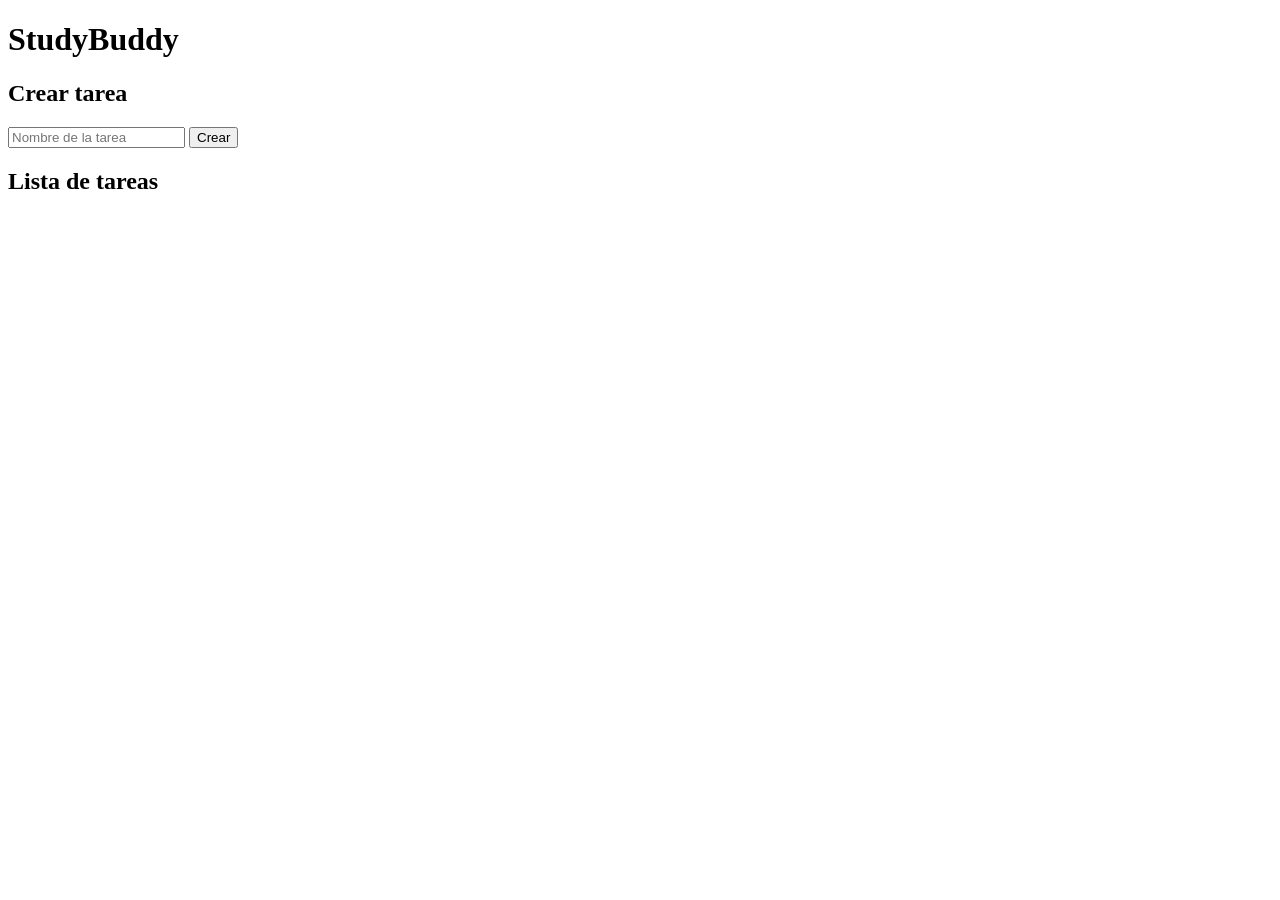
==== frontend/index.html @ 60b35500 "Avances de taller parcial  completo proyecto StudyBuddy con frontend, backend, base de datos y docum" ====
<!DOCTYPE html>
<html>
<head>
    <title>StudyBuddy</title>
</head>
<body>

    <h1>StudyBuddy</h1>

    <h2>Crear tarea</h2>

    <input type="text" id="title" placeholder="Nombre de la tarea">
    <button onclick="createTask()">Crear</button>

    <h2>Lista de tareas</h2>
    <ul id="taskList"></ul>

    <script src="app.js"></script>

</body>
</html>
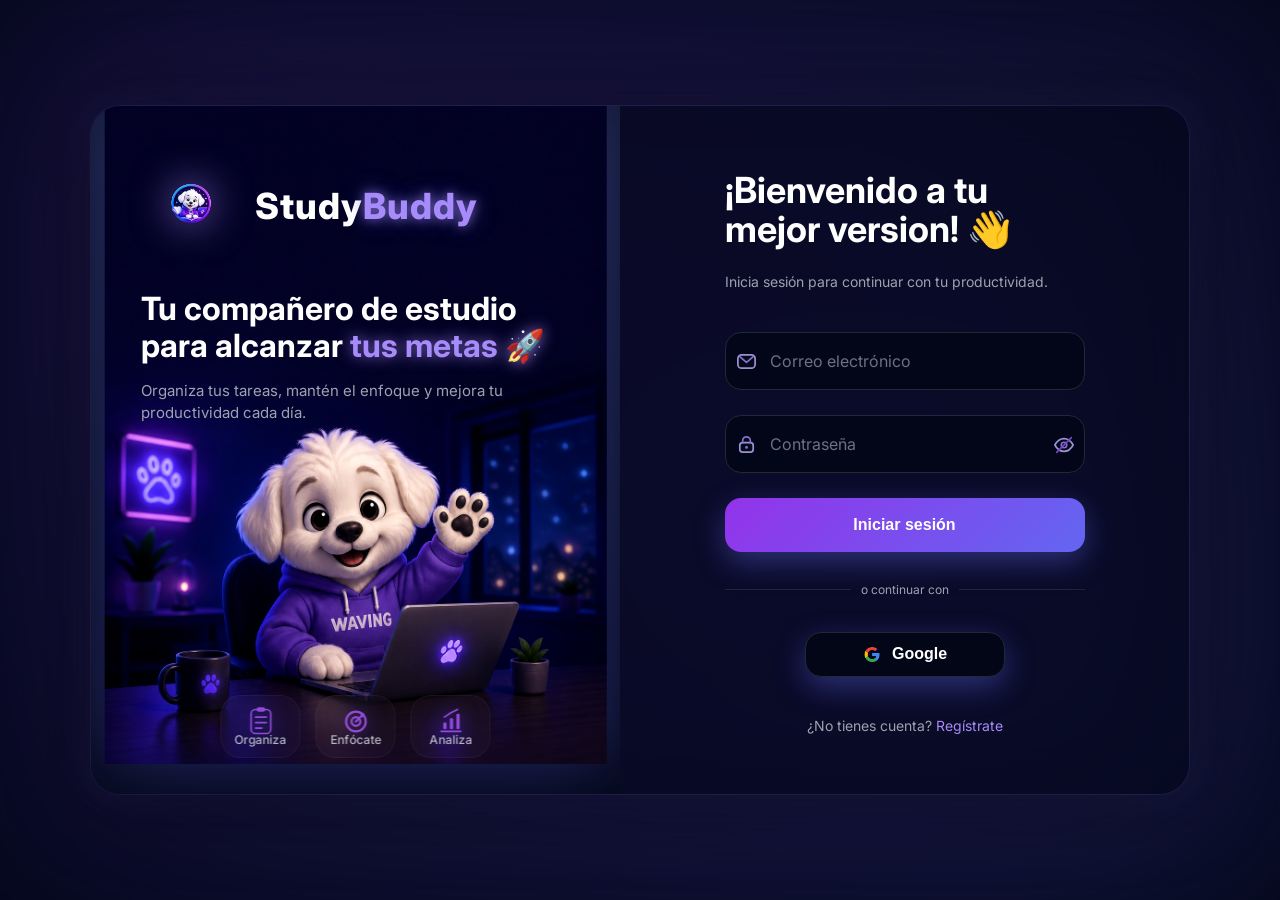
==== commit 20c986b9: "Mejoras en backend y frontend : desarrollo y actualización de login, estructura de archivos y optimi" ====
--- a/frontend/index.html
+++ b/frontend/index.html
@@ -5,17 +5,19 @@
 </head>
 <body>
 
-    <h1>StudyBuddy</h1>
+<h1>StudyBuddy</h1>
 
-    <h2>Crear tarea</h2>
+<button onclick="logout()">Cerrar sesión</button>
 
-    <input type="text" id="title" placeholder="Nombre de la tarea">
-    <button onclick="createTask()">Crear</button>
+<h2>Crear tarea</h2>
 
-    <h2>Lista de tareas</h2>
-    <ul id="taskList"></ul>
+<input type="text" id="title" placeholder="Nombre de la tarea">
+<button onclick="createTask()">Crear</button>
 
-    <script src="app.js"></script>
+<h2>Lista de tareas</h2>
+<ul id="taskList"></ul>
+
+<script src="app.js"></script>
 
 </body>
 </html>
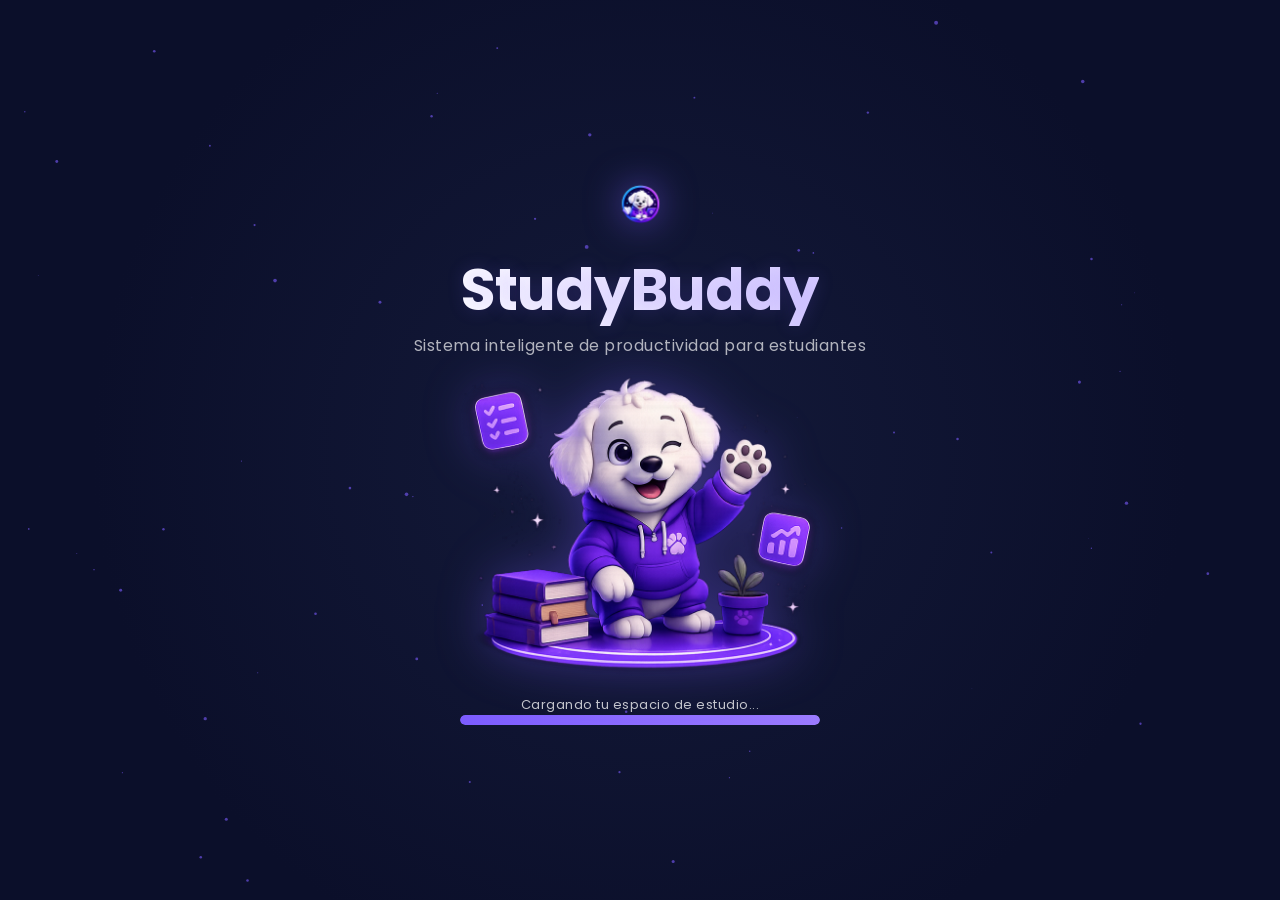
==== commit a8d518d4: "Agregue nuevos recursos y actualice el archivo de interfaz." ====
--- a/frontend/index.html
+++ b/frontend/index.html
@@ -1,23 +1,39 @@
 <!DOCTYPE html>
-<html>
+<html lang="es">
 <head>
+ <link rel="preconnect" href="https://fonts.googleapis.com">
+<link rel="preconnect" href="https://fonts.gstatic.com" crossorigin>
+
+<link href="https://fonts.googleapis.com/css2?family=Poppins:wght@300;400;500;600;700;800&display=swap" rel="stylesheet">
+
+    <meta charset="UTF-8">
     <title>StudyBuddy</title>
+    <link rel="stylesheet" href="splash.css">
 </head>
+
 <body>
 
-<h1>StudyBuddy</h1>
+    <canvas id="particles"></canvas>
+    
+<div class="splash-container">
 
-<button onclick="logout()">Cerrar sesión</button>
+    <img src="assets/imagenes/logo.png" class="logo" alt="Logo">
 
-<h2>Crear tarea</h2>
+    <h1 class="title">StudyBuddy</h1>
+    <p class="subtitle"> Sistema inteligente de productividad para estudiantes</p>
+    
+     <!-- IMAGEN CENTRAL -->
+    <img src="assets/imagenes/splash.png" class="mascot">
 
-<input type="text" id="title" placeholder="Nombre de la tarea">
-<button onclick="createTask()">Crear</button>
+    <p class="loading-text">
+        Cargando tu espacio de estudio...</p>
 
-<h2>Lista de tareas</h2>
-<ul id="taskList"></ul>
+    <div class="loader">
+        <div class="progress"></div>
+    </div>
 
-<script src="app.js"></script>
+</div>
 
+<script src="splash.js"></script>
 </body>
 </html>
--- a/frontend/splash.css
+++ b/frontend/splash.css
@@ -0,0 +1,216 @@
+:root {
+    --bg-dark: #0b0f2a;
+    --primary: #7c5cff;
+    --primary-glow: #9b7bff;
+    --text-light: #ffffff;
+    --text-muted: #b8b8d1;
+}
+
+* {
+    margin: 0;
+    padding: 0;
+    box-sizing: border-box;
+}
+
+body {
+    height: 100vh;
+    display: flex;
+    justify-content: center;
+    align-items: center;
+    background: radial-gradient(circle at center, #141a3a 0%, var(--bg-dark) 70%);
+    font-family: "Poppins", sans-serif;
+    color: var(--text-light);
+    overflow: hidden;
+}
+
+/* PARTICULAS */
+
+#particles {
+    position: absolute;
+    width: 100%;
+    height: 100%;
+    z-index: 0;
+}
+
+/* CONTENEDOR */
+
+.splash-container {
+    position: relative;
+    z-index: 2;
+
+    display: flex;
+    flex-direction: column;
+    align-items: center;
+    justify-content: center;
+
+    text-align: center;
+
+    width: 100%;
+    height: 100vh;
+
+    gap: 0px;
+
+    animation: fadeIn 1s ease forwards;
+}
+
+/* LOGO */
+
+.logo {
+    width: 95px;
+
+    margin-bottom: 8px;
+
+    animation:
+        float 3s ease-in-out infinite,
+        pulseGlow 3s infinite;
+
+    filter: drop-shadow(0 0 18px rgba(124,92,255,0.55));
+}
+
+/* TITULO */
+.title {
+    font-size: 58px;
+
+    font-weight: 700;
+
+    letter-spacing: -1px;
+
+    background: linear-gradient(
+        90deg,
+        #ffffff,
+        #d6cbff,
+        #9b7bff
+    );
+
+    background-size: 200% auto;
+
+    background-clip: text;
+    -webkit-background-clip: text;
+    -webkit-text-fill-color: transparent;
+
+    animation: glowText 5s linear infinite;
+
+    text-shadow:
+        0 0 18px rgba(124,92,255,0.18);
+}
+
+/* SUBTITULO */
+.subtitle {
+    font-size: 16px;
+
+    font-weight: 400;
+
+    color: rgba(255,255,255,0.68);
+
+    letter-spacing: 0.5px;
+}
+
+/* IMAGEN CENTRAL */
+
+.mascot {
+    width: 500px;
+    max-width: 80%;
+
+    margin: 0px 0;
+
+    animation: float 3s ease-in-out infinite;
+
+    filter: drop-shadow(0 0 25px rgba(124, 92, 255, 0.35));
+}
+
+/* TEXTO LOADING */
+
+.loading-text {
+    color: var(--text-light);
+
+    font-size: 13px;
+
+    opacity: 0.75;
+
+    letter-spacing: 0.5px;
+}
+
+/* BARRA */
+
+.loader {
+    width: 360px;
+    height: 10px;
+
+    background: #1a1f3d;
+
+    border-radius: 20px;
+
+    overflow: hidden;
+}
+
+.progress {
+    height: 100%;
+    width: 0%;
+
+    background: linear-gradient(
+        90deg,
+        var(--primary),
+        var(--primary-glow)
+    );
+
+    border-radius: 20px;
+
+    animation: loading 5s ease forwards;
+}
+
+/* ANIMACIONES */
+
+@keyframes loading {
+    to {
+        width: 100%;
+    }
+}
+
+@keyframes fadeIn {
+    from {
+        opacity: 0;
+        transform: scale(0.96);
+    }
+
+    to {
+        opacity: 1;
+        transform: scale(1);
+    }
+}
+
+@keyframes float {
+    0% {
+        transform: translateY(0px);
+    }
+
+    50% {
+        transform: translateY(-10px);
+    }
+
+    100% {
+        transform: translateY(0px);
+    }
+}
+@keyframes glowText {
+    0% {
+        background-position: 0% center;
+    }
+
+    100% {
+        background-position: 200% center;
+    }
+}
+@keyframes pulseGlow {
+
+    0% {
+        filter: drop-shadow(0 0 12px rgba(124,92,255,0.35));
+    }
+
+    50% {
+        filter: drop-shadow(0 0 28px rgba(124,92,255,0.8));
+    }
+
+    100% {
+        filter: drop-shadow(0 0 12px rgba(124,92,255,0.35));
+    }
+}
